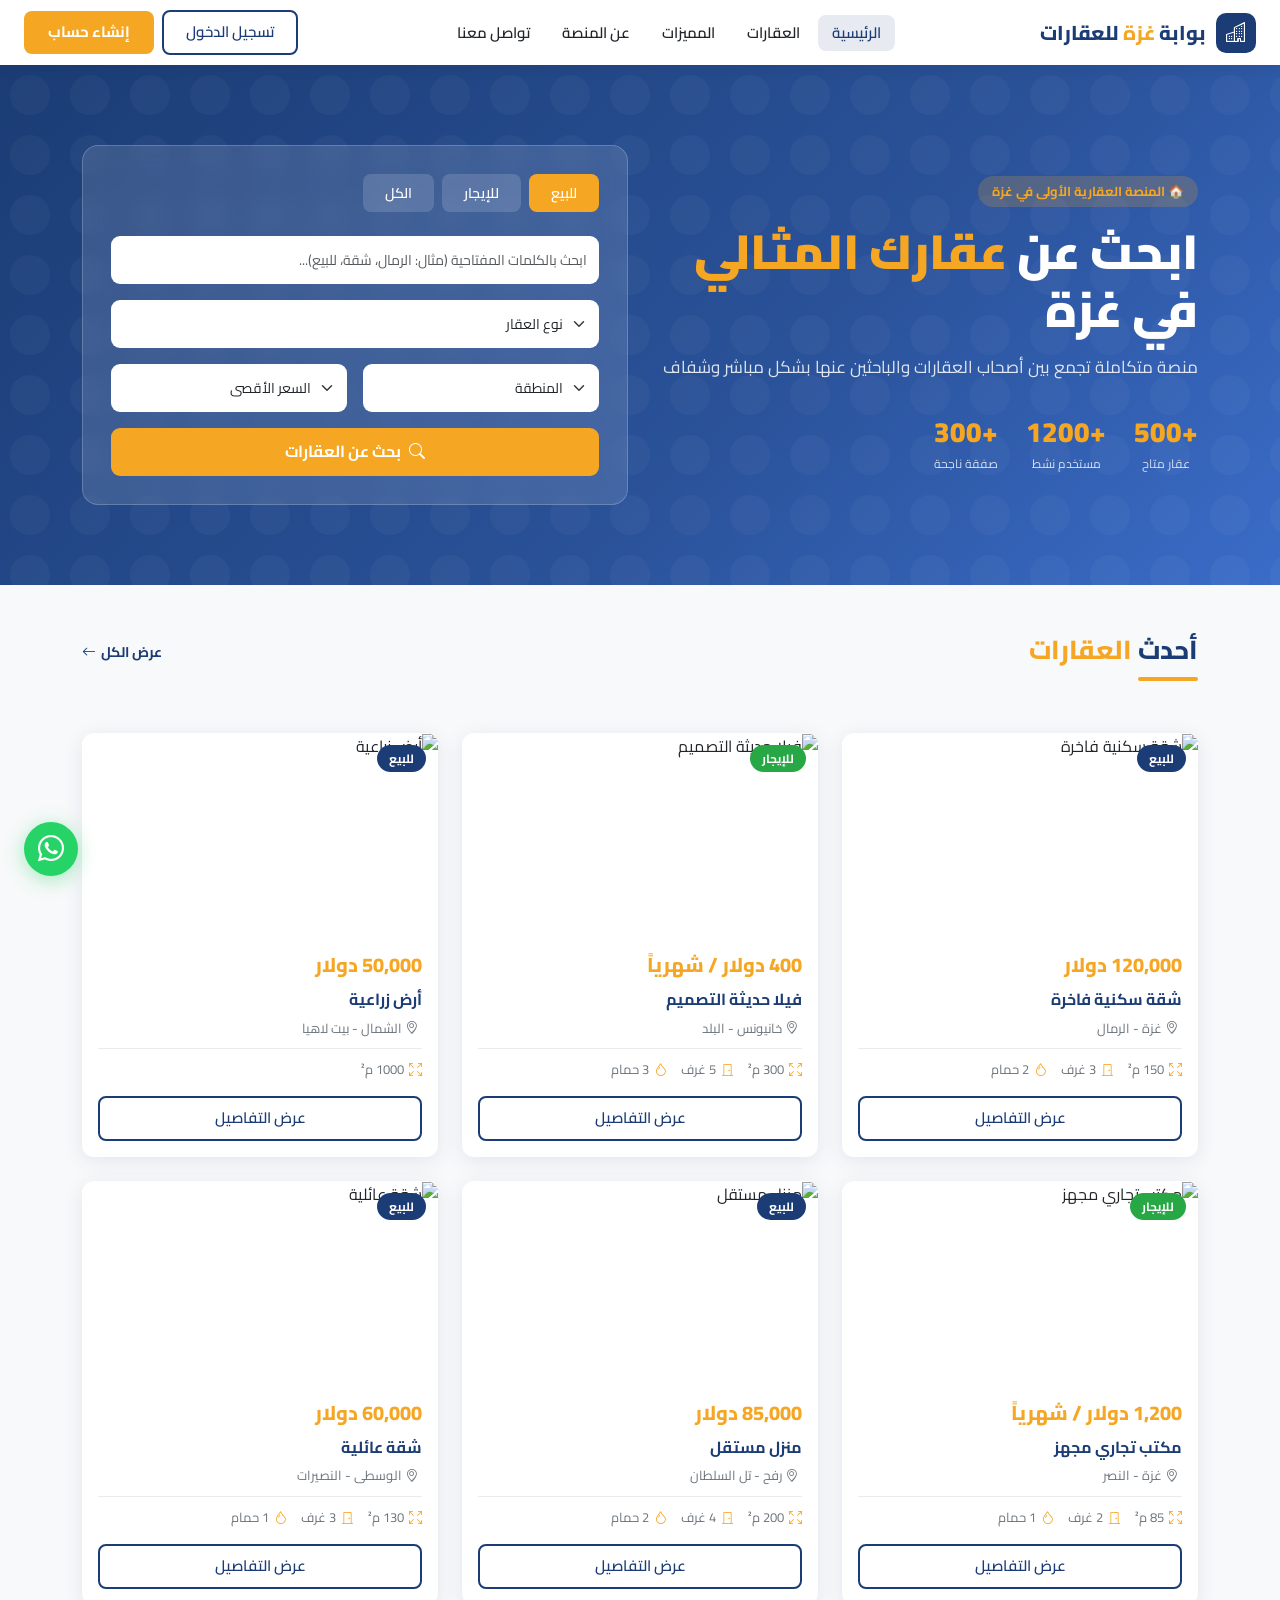
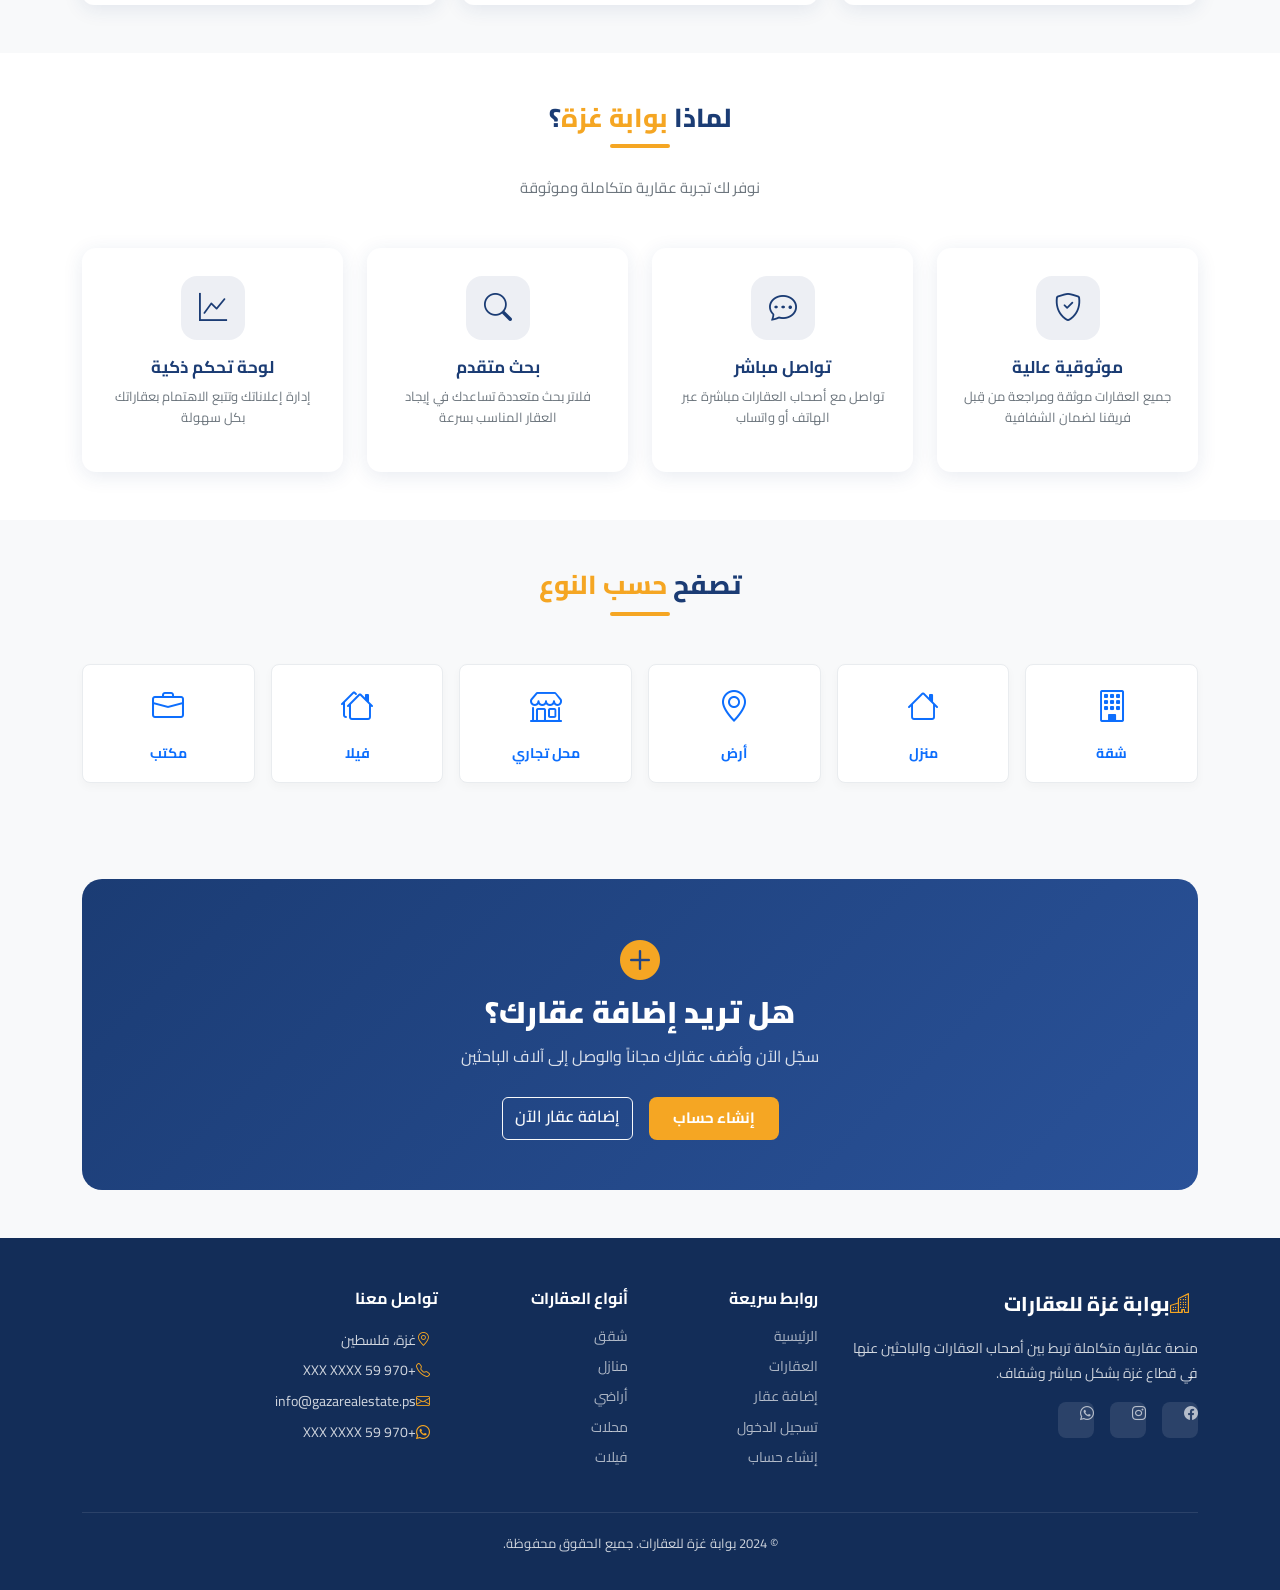
==== index.html @ 9a90d6bf "Add completed Front-End design and layout" ====
<!DOCTYPE html>
<html lang="ar" dir="rtl">

<head>
  <meta charset="UTF-8">
  <meta name="viewport" content="width=device-width, initial-scale=1.0">
  <title>بوابة غزة للعقارات - الرئيسية</title>
  <meta name="description"
    content="بوابة غزة للعقارات - منصتك المتكاملة للبحث عن العقارات في غزة. شقق، منازل، أراضي للبيع والإيجار.">
  <link rel="stylesheet" href="https://cdn.jsdelivr.net/npm/bootstrap@5.3.2/dist/css/bootstrap.min.css">
  <link rel="stylesheet" href="https://cdn.jsdelivr.net/npm/bootstrap-icons@1.11.3/font/bootstrap-icons.min.css">
  <link rel="stylesheet" href="assets/css/main.css">

</head>

<body>
  <!-- NAVBAR -->
  <nav class="main-navbar d-flex align-items-center justify-content-between">
    <a href="index.html" class="navbar-brand text-decoration-none">
      <div class="brand-icon"><i class="bi bi-buildings text-white fs-5"></i></div>
      <span>بوابة <span class="brand-accent">غزة</span> للعقارات</span>
    </a>
    <div class="d-none d-lg-flex align-items-center gap-1">
      <a href="index.html" class="nav-link-custom active">الرئيسية</a>
      <a href="properties.html" class="nav-link-custom">العقارات</a>
      <a href="#features" class="nav-link-custom">المميزات</a>
      <a href="#about" class="nav-link-custom">عن المنصة</a>
      <a href="#contact" class="nav-link-custom">تواصل معنا</a>
    </div>
    <div class="d-flex align-items-center gap-2">
      <a href="login.html" class="btn-outline-primary-custom btn btn-sm">تسجيل الدخول</a>
      <a href="register.html" class="btn-accent btn btn-sm">إنشاء حساب</a>
      <button class="btn d-lg-none" id="mobileMenuBtn"><i class="bi bi-list fs-4 text-primary"></i></button>
    </div>
  </nav>

  <!-- Mobile Menu -->
  <div class="mobile-menu-custom d-lg-none" id="mobileMenu">
    <a href="index.html" class="nav-link-custom d-block mb-2 active">الرئيسية</a>
    <a href="properties.html" class="nav-link-custom d-block mb-2">العقارات</a>
    <a href="#features" class="nav-link-custom d-block mb-2">المميزات</a>
    <a href="login.html" class="nav-link-custom d-block mb-2">تسجيل الدخول</a>
  </div>

  <!-- HERO -->
  <section class="hero-section">
    <div class="container">
      <div class="row align-items-center g-4">
        <div class="col-lg-6 hero-content">
          <div class="d-flex align-items-center gap-2 mb-3">
            <span class="hero-badge">🏠 المنصة العقارية الأولى في غزة</span>
          </div>
          <h1>ابحث عن <span>عقارك المثالي</span> في غزة</h1>
          <p>منصة متكاملة تجمع بين أصحاب العقارات والباحثين عنها بشكل مباشر وشفاف</p>
          <div class="hero-stats">
            <div class="hero-stat">
              <div class="num">+500</div>
              <div class="lbl">عقار متاح</div>
            </div>
            <div class="hero-stat">
              <div class="num">+1200</div>
              <div class="lbl">مستخدم نشط</div>
            </div>
            <div class="hero-stat">
              <div class="num">+300</div>
              <div class="lbl">صفقة ناجحة</div>
            </div>
          </div>
        </div>
        <div class="col-lg-6">
          <div class="hero-search-box">
            <div class="search-tabs d-flex gap-2 mb-4">
              <button class="tab-btn active" data-type="buy">للبيع</button>
              <button class="tab-btn" data-type="rent">للإيجار</button>
              <button class="tab-btn" data-type="all">الكل</button>
            </div>
            <form class="hero-search-form" id="heroSearchForm" action="properties.html" method="get">
              <div class="row g-3">
                <div class="col-12">
                  <input type="text" class="form-control" id="heroSearchInput" name="search"
                    placeholder="ابحث بالكلمات المفتاحية (مثال: الرمال، شقة، للبيع)...">
                </div>
                <div class="col-12">
                  <select name="type" class="form-select" id="propTypeSelect">
                    <option value="">نوع العقار</option>
                    <option>شقة</option>
                    <option>منزل</option>
                    <option>أرض</option>
                    <option>محل تجاري</option>
                    <option>مكتب</option>
                    <option>فيلا</option>
                  </select>
                </div>
                <div class="col-6">
                  <select name="area" class="form-select">
                    <option value="">المنطقة</option>
                    <option>الشمال</option>
                    <option>غزة</option>
                    <option>الوسطى</option>
                    <option>خانيونس</option>
                    <option>رفح</option>
                  </select>
                </div>
                <div class="col-6">
                  <select name="price" class="form-select">
                    <option value="">السعر الأقصى</option>
                    <option>50,000 ₪</option>
                    <option>100,000 ₪</option>
                    <option>200,000 ₪</option>
                    <option>500,000 ₪</option>
                    <option>+1,000,000 ₪</option>
                  </select>
                </div>
                <div class="col-12">
                  <button type="submit" class="btn-accent w-100 justify-content-center btn-search-hero">
                    <i class="bi bi-search"></i> بحث عن العقارات
                  </button>
                </div>
              </div>
            </form>
          </div>
        </div>
      </div>
    </div>
  </section>

  <!-- FEATURED PROPERTIES -->
  <section class="py-5">
    <div class="container">
      <div class="d-flex justify-content-between align-items-start mb-4">
        <div>
          <h2 class="section-title">أحدث <span>العقارات</span></h2>
          <div class="section-divider"></div>
        </div>
        <a href="properties.html" class="view-all-link mt-2">عرض الكل <i class="bi bi-arrow-left"></i></a>
      </div>
      <div class="row g-4" id="featuredProperties">
        <!-- Cards injected by JS -->
      </div>
    </div>
  </section>

  <!-- FEATURES -->
  <section id="features" class="py-5 bg-white">
    <div class="container">
      <div class="text-center mb-5">
        <h2 class="section-title">لماذا <span>بوابة غزة</span>؟</h2>
        <div class="section-divider mx-auto"></div>
        <p class="section-subtitle">نوفر لك تجربة عقارية متكاملة وموثوقة</p>
      </div>
      <div class="row g-4">
        <div class="col-md-6 col-lg-3">
          <div class="feature-card">
            <div class="feature-icon"><i class="bi bi-shield-check"></i></div>
            <h5>موثوقية عالية</h5>
            <p>جميع العقارات موثقة ومراجعة من قِبل فريقنا لضمان الشفافية</p>
          </div>
        </div>
        <div class="col-md-6 col-lg-3">
          <div class="feature-card">
            <div class="feature-icon"><i class="bi bi-chat-dots"></i></div>
            <h5>تواصل مباشر</h5>
            <p>تواصل مع أصحاب العقارات مباشرة عبر الهاتف أو واتساب</p>
          </div>
        </div>
        <div class="col-md-6 col-lg-3">
          <div class="feature-card">
            <div class="feature-icon"><i class="bi bi-search"></i></div>
            <h5>بحث متقدم</h5>
            <p>فلاتر بحث متعددة تساعدك في إيجاد العقار المناسب بسرعة</p>
          </div>
        </div>
        <div class="col-md-6 col-lg-3">
          <div class="feature-card">
            <div class="feature-icon"><i class="bi bi-graph-up"></i></div>
            <h5>لوحة تحكم ذكية</h5>
            <p>إدارة إعلاناتك وتتبع الاهتمام بعقاراتك بكل سهولة</p>
          </div>
        </div>
      </div>
    </div>
  </section>

  <!-- PROPERTY TYPES -->
  <section class="py-5">
    <div class="container">
      <div class="text-center mb-5">
        <h2 class="section-title">تصفح <span>حسب النوع</span></h2>
        <div class="section-divider mx-auto"></div>
      </div>
      <div class="row g-3">
        <div class="col-6 col-md-4 col-lg-2">
          <a href="properties.html?type=شقة" class="d-block text-center p-3 rounded-3 text-decoration-none type-card">
            <i class="bi bi-building fs-2 d-block mb-2 text-primary"></i>
            <span class="fw-bold text-14 text-primary">شقة</span>
          </a>
        </div>
        <div class="col-6 col-md-4 col-lg-2">
          <a href="properties.html?type=منزل" class="d-block text-center p-3 rounded-3 text-decoration-none type-card">
            <i class="bi bi-house fs-2 d-block mb-2 text-primary"></i>
            <span class="fw-bold text-14 text-primary">منزل</span>
          </a>
        </div>
        <div class="col-6 col-md-4 col-lg-2">
          <a href="properties.html?type=أرض" class="d-block text-center p-3 rounded-3 text-decoration-none type-card">
            <i class="bi bi-geo-alt fs-2 d-block mb-2 text-primary"></i>
            <span class="fw-bold text-14 text-primary">أرض</span>
          </a>
        </div>
        <div class="col-6 col-md-4 col-lg-2">
          <a href="properties.html?type=محل" class="d-block text-center p-3 rounded-3 text-decoration-none type-card">
            <i class="bi bi-shop fs-2 d-block mb-2 text-primary"></i>
            <span class="fw-bold text-14 text-primary">محل تجاري</span>
          </a>
        </div>
        <div class="col-6 col-md-4 col-lg-2">
          <a href="properties.html?type=فيلا" class="d-block text-center p-3 rounded-3 text-decoration-none type-card">
            <i class="bi bi-houses fs-2 d-block mb-2 text-primary"></i>
            <span class="fw-bold text-14 text-primary">فيلا</span>
          </a>
        </div>
        <div class="col-6 col-md-4 col-lg-2">
          <a href="properties.html?type=مكتب" class="d-block text-center p-3 rounded-3 text-decoration-none type-card">
            <i class="bi bi-briefcase fs-2 d-block mb-2 text-primary"></i>
            <span class="fw-bold text-14 text-primary">مكتب</span>
          </a>
        </div>
      </div>
    </div>
  </section>

  <!-- CTA -->
  <section class="py-5">
    <div class="container">
      <div class="cta-section">
        <i class="bi bi-plus-circle-fill fs-1 mb-3 text-accent"></i>
        <h2>هل تريد إضافة عقارك؟</h2>
        <p>سجّل الآن وأضف عقارك مجاناً والوصل إلى آلاف الباحثين</p>
        <div class="d-flex gap-3 justify-content-center flex-wrap">
          <a href="register.html" class="btn-accent btn">إنشاء حساب </a>
          <a href="dashboard/add-property.html" class="btn btn-outline-light font-cairo fw-600">إضافة عقار الآن</a>
        </div>
      </div>
    </div>
  </section>

  <!-- FOOTER -->
  <footer class="footer" id="contact">
    <div class="container">
      <div class="row g-4">
        <div class="col-lg-4">
          <div class="footer-brand mb-3"><i class="bi bi-buildings me-2"></i>بوابة غزة للعقارات</div>
          <p class="text-14 lh-18">منصة عقارية متكاملة تربط بين أصحاب العقارات والباحثين عنها في قطاع غزة بشكل مباشر
            وشفاف.</p>
          <div class="d-flex gap-3 mt-3">
            <a href="#" class="social-icon-box text-decoration-none"><i class="bi bi-facebook"></i></a>
            <a href="#" class="social-icon-box text-decoration-none"><i class="bi bi-instagram"></i></a>
            <a href="#" class="social-icon-box text-decoration-none"><i class="bi bi-whatsapp"></i></a>
          </div>
        </div>
        <div class="col-lg-2 col-6">
          <h6>روابط سريعة</h6>
          <a href="index.html">الرئيسية</a>
          <a href="properties.html">العقارات</a>
          <a href="dashboard/add-property.html">إضافة عقار</a>
          <a href="login.html">تسجيل الدخول</a>
          <a href="register.html">إنشاء حساب</a>
        </div>
        <div class="col-lg-2 col-6">
          <h6>أنواع العقارات</h6>
          <a href="properties.html?type=شقة">شقق</a>
          <a href="properties.html?type=منزل">منازل</a>
          <a href="properties.html?type=أرض">أراضي</a>
          <a href="properties.html?type=محل">محلات</a>
          <a href="properties.html?type=فيلا">فيلات</a>
        </div>
        <div class="col-lg-4">
          <h6>تواصل معنا</h6>
          <div class="text-14 lh-22">
            <div><i class="bi bi-geo-alt me-2 text-accent"></i>غزة، فلسطين</div>
            <div><i class="bi bi-telephone me-2 text-accent"></i>+970 59 XXX XXXX</div>
            <div><i class="bi bi-envelope me-2 text-accent"></i>info@gazarealestate.ps</div>
            <div><i class="bi bi-whatsapp me-2 text-accent"></i>+970 59 XXX XXXX</div>
          </div>
        </div>
      </div>
      <div class="footer-bottom">
        <p>© 2024 بوابة غزة للعقارات. جميع الحقوق محفوظة.</p>
      </div>
    </div>
  </footer>

  <!-- WhatsApp Float -->
  <a href="https://wa.me/97059XXXXXXX" class="whatsapp-float" target="_blank" title="تواصل عبر واتساب">
    <i class="bi bi-whatsapp"></i>
  </a>

  <script src="https://cdn.jsdelivr.net/npm/bootstrap@5.3.2/dist/js/bootstrap.bundle.min.js"></script>
  <script src="assets/js/main.js"></script>
</body>

</html>
---- assets/css/main.css ----
/* ===== Gaza Real Estate Portal - Global Styles ===== */
@import url('https://fonts.googleapis.com/css2?family=Cairo:wght@300;400;500;600;700;800;900&family=Tajawal:wght@300;400;500;700;800&display=swap');

:root {
  --primary: #1B3C74;
  --primary-dark: #132d58;
  --primary-light: #2a5299;
  --accent: #F5A623;
  --accent-dark: #d4891a;
  --accent-light: #ffc04d;
  --success: #28a745;
  --danger: #dc3545;
  --warning: #ffc107;
  --info: #17a2b8;
  --white: #ffffff;
  --light: #f8f9fa;
  --light-gray: #e9ecef;
  --mid-gray: #ced4da;
  --text-dark: #212529;
  --text-muted: #6c757d;
  --sidebar-width: 260px;
  --navbar-height: 65px;
  --card-shadow: 0 4px 20px rgba(27,60,116,0.10);
  --card-radius: 12px;
  --transition: all 0.3s ease;
}

*, *::before, *::after { box-sizing: border-box; margin: 0; padding: 0; }

html { scroll-behavior: smooth; }

body {
  font-family: 'Cairo', 'Tajawal', sans-serif;
  direction: rtl;
  background-color: var(--light);
  color: var(--text-dark);
  line-height: 1.6;
}

/* ===== TYPOGRAPHY ===== */
h1,h2,h3,h4,h5,h6 { font-weight: 700; line-height: 1.3; }
a { text-decoration: none; color: inherit; }
img { max-width: 100%; }

/* ===== UTILITY CLASSES ===== */
.text-accent { color: var(--accent); }
.text-primary-custom { color: var(--primary); }
.bg-primary-custom { background-color: var(--primary); }
.bg-accent { background-color: var(--accent); }

/* ===== BUTTONS ===== */
.btn-accent {
  background: var(--accent);
  color: var(--white);
  border: none;
  padding: 10px 24px;
  border-radius: 8px;
  font-family: 'Cairo', sans-serif;
  font-weight: 700;
  font-size: 15px;
  cursor: pointer;
  transition: var(--transition);
  display: inline-flex;
  align-items: center;
  gap: 8px;
}
.btn-accent:hover { background: var(--accent-dark); transform: translateY(-1px); box-shadow: 0 4px 15px rgba(245,166,35,0.35); color: var(--white); }

.btn-primary-custom {
  background: var(--primary);
  color: var(--white);
  border: none;
  padding: 10px 24px;
  border-radius: 8px;
  font-family: 'Cairo', sans-serif;
  font-weight: 700;
  font-size: 15px;
  cursor: pointer;
  transition: var(--transition);
  display: inline-flex;
  align-items: center;
  gap: 8px;
}
.btn-primary-custom:hover { background: var(--primary-light); transform: translateY(-1px); color: var(--white); }

.btn-outline-primary-custom {
  background: transparent;
  color: var(--primary);
  border: 2px solid var(--primary);
  padding: 9px 22px;
  border-radius: 8px;
  font-family: 'Cairo', sans-serif;
  font-weight: 600;
  font-size: 15px;
  cursor: pointer;
  transition: var(--transition);
}
.btn-outline-primary-custom:hover { background: var(--primary); color: var(--white); }

/* ===== CARDS ===== */
.card-custom {
  background: var(--white);
  border-radius: var(--card-radius);
  box-shadow: var(--card-shadow);
  overflow: hidden;
  transition: var(--transition);
}
.card-custom:hover { transform: translateY(-3px); box-shadow: 0 8px 30px rgba(27,60,116,0.15); }

/* ===== PROPERTY CARD ===== */
.property-card { background: var(--white); border-radius: var(--card-radius); box-shadow: var(--card-shadow); overflow: hidden; transition: var(--transition); }
.property-card:hover { transform: translateY(-4px); box-shadow: 0 10px 35px rgba(27,60,116,0.18); }
.property-card .card-img-wrapper { position: relative; height: 200px; overflow: hidden; }
.property-card .card-img-wrapper img { width: 100%; height: 100%; object-fit: cover; transition: transform 0.4s ease; }
.property-card:hover .card-img-wrapper img { transform: scale(1.05); }
.property-card .badge-status {
  position: absolute;
  top: 12px;
  right: 12px;
  padding: 4px 12px;
  border-radius: 20px;
  font-size: 12px;
  font-weight: 700;
}
.badge-for-sale { background: var(--primary); color: var(--white); }
.badge-for-rent { background: var(--success); color: var(--white); }
.badge-sold { background: var(--danger); color: var(--white); }
.property-card .card-body { padding: 16px; }
.property-card .price { font-size: 20px; font-weight: 800; color: var(--accent); }
.property-card .location { font-size: 13px; color: var(--text-muted); margin: 4px 0 10px; }
.property-card .features { display: flex; gap: 14px; font-size: 13px; color: var(--text-muted); padding-top: 10px; border-top: 1px solid var(--light-gray); }
.property-card .features span { display: flex; align-items: center; gap: 5px; }

/* ===== MAIN NAVBAR ===== */
.main-navbar {
  background: var(--white);
  height: var(--navbar-height);
  box-shadow: 0 2px 15px rgba(0,0,0,0.08);
  position: sticky;
  top: 0;
  z-index: 1000;
  padding: 0 24px;
}
.main-navbar .navbar-brand { font-weight: 800; font-size: 20px; color: var(--primary); display: flex; align-items: center; gap: 10px; }
.main-navbar .navbar-brand .brand-icon { width: 40px; height: 40px; background: var(--primary); border-radius: 10px; display: flex; align-items: center; justify-content: center; }
.main-navbar .brand-accent { color: var(--accent); }
.main-navbar .nav-link-custom { color: var(--text-dark); font-weight: 600; padding: 6px 14px; border-radius: 8px; transition: var(--transition); font-size: 15px; }
.main-navbar .nav-link-custom:hover { color: var(--primary); background: rgba(27,60,116,0.07); }
.main-navbar .nav-link-custom.active { color: var(--primary); background: rgba(27,60,116,0.1); }

/* ===== SIDEBAR ===== */
.sidebar {
  width: var(--sidebar-width);
  background: var(--primary);
  min-height: 100vh;
  position: fixed;
  right: 0;
  top: 0;
  z-index: 900;
  display: flex;
  flex-direction: column;
  transition: var(--transition);
  box-shadow: -4px 0 20px rgba(0,0,0,0.15);
}
.sidebar .sidebar-logo {
  padding: 20px 22px;
  border-bottom: 1px solid rgba(255,255,255,0.1);
  display: flex;
  align-items: center;
  gap: 12px;
  color: var(--white);
  font-weight: 800;
  font-size: 16px;
}
.sidebar .sidebar-logo .logo-icon { width: 42px; height: 42px; background: var(--accent); border-radius: 10px; display: flex; align-items: center; justify-content: center; }
.sidebar .sidebar-logo .logo-text small { display: block; font-weight: 400; font-size: 11px; color: rgba(255,255,255,0.6); }
.sidebar .sidebar-nav { flex: 1; padding: 16px 12px; overflow-y: auto; }
.sidebar .nav-section-title { font-size: 11px; font-weight: 700; color: rgba(255,255,255,0.45); letter-spacing: 1px; text-transform: uppercase; padding: 14px 12px 6px; }
.sidebar .sidebar-link {
  display: flex;
  align-items: center;
  gap: 12px;
  padding: 11px 14px;
  border-radius: 10px;
  color: rgba(255,255,255,0.75);
  font-weight: 600;
  font-size: 14px;
  margin-bottom: 3px;
  transition: var(--transition);
  cursor: pointer;
}
.sidebar .sidebar-link i { font-size: 18px; width: 22px; text-align: center; }
.sidebar .sidebar-link:hover { background: rgba(255,255,255,0.1); color: var(--white); }
.sidebar .sidebar-link.active { background: var(--accent); color: var(--white); box-shadow: 0 4px 12px rgba(245,166,35,0.3); }
.sidebar .sidebar-footer { padding: 16px 12px; border-top: 1px solid rgba(255,255,255,0.1); }
.sidebar .sidebar-user { display: flex; align-items: center; gap: 12px; padding: 10px 12px; border-radius: 10px; color: rgba(255,255,255,0.85); }
.sidebar .sidebar-user img { width: 38px; height: 38px; border-radius: 50%; object-fit: cover; border: 2px solid var(--accent); }
.sidebar .sidebar-user .user-info small { display: block; font-size: 11px; color: rgba(255,255,255,0.5); }

/* ===== DASHBOARD LAYOUT ===== */
.dashboard-layout { display: flex; min-height: 100vh; }
.dashboard-content { margin-right: var(--sidebar-width); flex: 1; padding: 28px; background: #f0f4f8; min-height: 100vh; }
.dashboard-header { margin-bottom: 28px; display: flex; justify-content: space-between; align-items: center; }
.dashboard-header h1 { font-size: 24px; font-weight: 800; color: var(--primary); }
.dashboard-header p { color: var(--text-muted); font-size: 14px; margin-top: 4px; }

/* ===== STAT CARDS ===== */
.stat-card {
  background: var(--white);
  border-radius: var(--card-radius);
  padding: 22px;
  box-shadow: var(--card-shadow);
  display: flex;
  align-items: center;
  gap: 16px;
  transition: var(--transition);
}
.stat-card:hover { transform: translateY(-2px); box-shadow: 0 8px 25px rgba(27,60,116,0.13); }
.stat-card .stat-icon { width: 54px; height: 54px; border-radius: 12px; display: flex; align-items: center; justify-content: center; font-size: 24px; flex-shrink: 0; }
.stat-card .stat-value { font-size: 28px; font-weight: 800; color: var(--primary); line-height: 1; }
.stat-card .stat-label { font-size: 13px; color: var(--text-muted); margin-top: 4px; }
.stat-card .stat-change { font-size: 12px; font-weight: 600; margin-top: 6px; }
.stat-icon-blue { background: rgba(27,60,116,0.1); color: var(--primary); }
.stat-icon-accent { background: rgba(245,166,35,0.15); color: var(--accent-dark); }
.stat-icon-green { background: rgba(40,167,69,0.12); color: var(--success); }
.stat-icon-red { background: rgba(220,53,69,0.12); color: var(--danger); }

/* ===== FORM STYLES ===== */
.form-group-custom { margin-bottom: 20px; }
.form-label-custom { display: block; font-weight: 600; font-size: 14px; color: var(--text-dark); margin-bottom: 8px; }
.form-control-custom {
  width: 100%;
  padding: 11px 14px;
  border: 2px solid var(--light-gray);
  border-radius: 9px;
  font-family: 'Cairo', sans-serif;
  font-size: 14px;
  color: var(--text-dark);
  background: var(--white);
  transition: var(--transition);
  direction: rtl;
}
.form-control-custom:focus { outline: none; border-color: var(--primary); box-shadow: 0 0 0 3px rgba(27,60,116,0.1); }
.form-select-custom { appearance: none; background-image: url("data:image/svg+xml,%3csvg xmlns='http://www.w3.org/2000/svg' viewBox='0 0 16 16'%3e%3cpath fill='none' stroke='%23343a40' stroke-linecap='round' stroke-linejoin='round' stroke-width='2' d='m2 5 6 6 6-6'/%3e%3c/svg%3e"); background-repeat: no-repeat; background-position: left 12px center; background-size: 14px; padding-left: 36px; }
textarea.form-control-custom { resize: vertical; min-height: 120px; }

/* ===== TABLE ===== */
.table-custom { width: 100%; border-collapse: collapse; background: var(--white); border-radius: var(--card-radius); overflow: hidden; box-shadow: var(--card-shadow); }
.table-custom thead th { background: var(--primary); color: var(--white); padding: 14px 16px; font-size: 13px; font-weight: 700; text-align: right; white-space: nowrap; }
.table-custom tbody td { padding: 13px 16px; border-bottom: 1px solid var(--light-gray); font-size: 13px; vertical-align: middle; }
.table-custom tbody tr:last-child td { border-bottom: none; }
.table-custom tbody tr:hover { background: #f8f9ff; }

/* ===== BADGES ===== */
.badge-custom { display: inline-flex; align-items: center; padding: 4px 11px; border-radius: 20px; font-size: 12px; font-weight: 700; }
.badge-success { background: rgba(40,167,69,0.12); color: #1e7e34; }
.badge-danger { background: rgba(220,53,69,0.12); color: #b21f2d; }
.badge-warning { background: rgba(255,193,7,0.15); color: #856404; }
.badge-info { background: rgba(23,162,184,0.12); color: #117a8b; }
.badge-primary-soft { background: rgba(27,60,116,0.1); color: var(--primary); }

/* ===== SEARCH BAR ===== */
.search-bar-wrap { position: relative; }
.search-bar-wrap input { width: 100%; padding: 14px 52px 14px 20px; border: none; border-radius: 12px; font-family: 'Cairo', sans-serif; font-size: 15px; box-shadow: 0 4px 20px rgba(0,0,0,0.1); }
.search-bar-wrap input:focus { outline: none; box-shadow: 0 4px 25px rgba(27,60,116,0.2); }
.search-bar-wrap .search-icon { position: absolute; right: 16px; top: 50%; transform: translateY(-50%); color: var(--primary); font-size: 20px; }

/* ===== HERO SECTION ===== */
.hero-section {
  background: linear-gradient(135deg, var(--primary) 0%, var(--primary-light) 60%, #3a6cc8 100%);
  min-height: 520px;
  display: flex;
  align-items: center;
  position: relative;
  overflow: hidden;
}
.hero-section::before {
  content: '';
  position: absolute;
  inset: 0;
  background: url("data:image/svg+xml,%3Csvg width='60' height='60' viewBox='0 0 60 60' xmlns='http://www.w3.org/2000/svg'%3E%3Cg fill='none' fill-rule='evenodd'%3E%3Cg fill='%23ffffff' fill-opacity='0.03'%3E%3Ccircle cx='30' cy='30' r='20'/%3E%3C/g%3E%3C/g%3E%3C/svg%3E");
}
.hero-section .hero-content { position: relative; z-index: 2; }
.hero-section h1 { font-size: clamp(28px, 4vw, 48px); font-weight: 900; color: var(--white); line-height: 1.2; }
.hero-section h1 span { color: var(--accent); }
.hero-section p { color: rgba(255,255,255,0.85); font-size: 17px; margin: 16px 0 28px; }

/* ===== FILTER BAR ===== */
.filter-bar { background: var(--white); padding: 18px 20px; border-radius: 12px; box-shadow: var(--card-shadow); margin-bottom: 24px; }

/* ===== IMAGE UPLOAD ===== */
.upload-zone { border: 2px dashed var(--mid-gray); border-radius: 12px; padding: 36px; text-align: center; cursor: pointer; transition: var(--transition); }
.upload-zone:hover { border-color: var(--primary); background: rgba(27,60,116,0.03); }
.upload-zone .upload-icon { font-size: 40px; color: var(--mid-gray); margin-bottom: 10px; }

/* ===== PAGINATION ===== */
.pagination-custom { display: flex; justify-content: center; gap: 6px; margin-top: 32px; }
.page-btn { width: 38px; height: 38px; display: flex; align-items: center; justify-content: center; border-radius: 8px; border: 2px solid var(--light-gray); background: var(--white); font-family: 'Cairo', sans-serif; font-weight: 600; cursor: pointer; transition: var(--transition); }
.page-btn:hover, .page-btn.active { background: var(--primary); border-color: var(--primary); color: var(--white); }

/* ===== SCROLLBAR ===== */
::-webkit-scrollbar { width: 7px; }
::-webkit-scrollbar-track { background: var(--light); }
::-webkit-scrollbar-thumb { background: var(--mid-gray); border-radius: 4px; }
::-webkit-scrollbar-thumb:hover { background: var(--primary); }

/* ===== NEW ADDITIONS FOR REMAINING PAGES ===== */

/* AUTH PAGES */
.auth-page { background: linear-gradient(135deg, #f0f4f8 0%, #e2eaf4 100%); min-height: 100vh; display: flex; align-items: center; padding: 40px 0; }
.auth-card { background: #fff; border-radius: 20px; box-shadow: 0 15px 40px rgba(27,60,116,0.1); overflow: hidden; max-width: 900px; margin: 0 auto; }
.auth-card.register-card { max-width: 1000px; }
.auth-image { background-size: cover; background-position: center; position: relative; min-height: 100%; }
.auth-image::before { content: ''; position: absolute; inset: 0; background: linear-gradient(135deg, rgba(27,60,116,0.85) 0%, rgba(42,82,153,0.8) 100%); }
.auth-image-content { position: absolute; bottom: 40px; left: 40px; right: 40px; color: #fff; z-index: 2; }
.auth-form-container { padding: 50px; }
.auth-header { text-align: center; margin-bottom: 30px; }
.auth-header .brand-icon { width: 60px; height: 60px; background: var(--primary); border-radius: 14px; display: flex; align-items: center; justify-content: center; margin: 0 auto 16px; }
.auth-header.register-header .brand-icon { background: var(--accent); }
.auth-header h2 { font-size: 24px; font-weight: 800; color: var(--primary); }
.auth-header p { color: var(--text-muted); font-size: 14px; }
.social-login { display: flex; gap: 10px; margin-bottom: 24px; }
.btn-social { flex: 1; display: flex; align-items: center; justify-content: center; gap: 8px; height: 44px; border: 1px solid var(--light-gray); border-radius: 8px; background: #fff; font-family: 'Cairo', sans-serif; font-weight: 600; font-size: 14px; color: var(--text-dark); transition: all .3s; }
.btn-social:hover { background: #f8f9fa; border-color: var(--mid-gray); }
.divider { display: flex; align-items: center; text-align: center; margin: 20px 0; color: var(--text-muted); font-size: 13px; }
.divider::before, .divider::after { content: ''; flex: 1; border-bottom: 1px solid var(--light-gray); }
.divider:not(:empty)::before { margin-left: .25em; }
.divider:not(:empty)::after { margin-right: .25em; }

/* PROPERTY DETAILS */
.property-details-header { background: #fff; padding: 30px 0; border-bottom: 1px solid var(--light-gray); margin-bottom: 30px; }
.property-details-header h1 { font-size: 28px; font-weight: 800; color: var(--primary); margin-bottom: 10px; }
.property-price-large { font-size: 32px; font-weight: 900; color: var(--accent); }
.property-gallery { margin-bottom: 30px; border-radius: var(--card-radius); overflow: hidden; }
.property-gallery .main-img { width: 100%; height: 500px; object-fit: cover; }
.property-gallery .thumb-img { width: 100%; height: 120px; object-fit: cover; cursor: pointer; transition: var(--transition); border-radius: 8px; }
.property-gallery .thumb-img:hover { opacity: 0.8; }
.property-info-card { background: #fff; border-radius: var(--card-radius); padding: 24px; box-shadow: var(--card-shadow); margin-bottom: 24px; }
.property-info-card h4 { font-size: 18px; font-weight: 700; color: var(--primary); margin-bottom: 20px; border-bottom: 2px solid var(--light-gray); padding-bottom: 10px; }
.property-features-list { display: grid; grid-template-columns: repeat(auto-fill, minmax(150px, 1fr)); gap: 15px; margin: 0; padding: 0; list-style: none; }
.property-features-list li { display: flex; align-items: center; gap: 10px; font-size: 15px; color: var(--text-dark); }
.property-features-list li i { color: var(--accent); font-size: 20px; }
.contact-owner-card { background: linear-gradient(135deg, var(--primary) 0%, var(--primary-light) 100%); border-radius: var(--card-radius); padding: 30px; color: #fff; text-align: center; position: sticky; top: 100px; }
.contact-owner-card .owner-avatar { width: 80px; height: 80px; border-radius: 50%; border: 3px solid #fff; margin-bottom: 15px; }
.contact-owner-card h5 { font-size: 20px; font-weight: 700; margin-bottom: 5px; }
.contact-owner-card p { opacity: 0.8; font-size: 14px; margin-bottom: 20px; }

/* ERROR PAGES */
.error-page { min-height: 100vh; display: flex; align-items: center; justify-content: center; background: #f8f9fa; text-align: center; padding: 40px 20px; }
.error-page-content { max-width: 500px; }
.error-code { font-size: 120px; font-weight: 900; color: var(--primary); line-height: 1; margin-bottom: 20px; text-shadow: 4px 4px 0px rgba(27,60,116,0.1); }
.error-message { font-size: 24px; font-weight: 700; color: var(--text-dark); margin-bottom: 15px; }
.error-desc { color: var(--text-muted); margin-bottom: 30px; }

/* PUBLIC FOOTER STYLES */
.footer { background: var(--primary-dark); color: rgba(255,255,255,0.8); padding: 50px 0 20px; }
.footer .footer-brand { font-size: 20px; font-weight: 800; color: #fff; }
.footer h6 { color: #fff; font-weight: 700; margin-bottom: 16px; }
.footer a { color: rgba(255,255,255,0.65); display: block; margin-bottom: 8px; font-size: 14px; transition: color .3s; }
.footer a:hover { color: var(--accent); }
.footer-bottom { border-top: 1px solid rgba(255,255,255,0.1); padding-top: 20px; margin-top: 36px; text-align: center; font-size: 13px; }
.whatsapp-float { position: fixed; bottom: 24px; left: 24px; z-index: 999; width: 54px; height: 54px; background: #25D366; border-radius: 50%; display: flex; align-items: center; justify-content: center; font-size: 26px; color: #fff; box-shadow: 0 4px 20px rgba(37,211,102,0.4); animation: pulse-green 2s infinite; }
@keyframes pulse-green { 0%,100%{box-shadow:0 4px 20px rgba(37,211,102,.4)} 50%{box-shadow:0 4px 30px rgba(37,211,102,.7)} }

/* PAGE HEADER (e.g. Properties Page) */
.page-header { background: linear-gradient(135deg, var(--primary) 0%, var(--primary-light) 100%); padding: 60px 0; color: #fff; text-align: center; }
.page-header h1 { font-size: 36px; font-weight: 800; margin-bottom: 10px; }
.page-header p { font-size: 16px; opacity: 0.85; }

/* MISC DASHBOARD TWEAKS */
.admin-badge { padding: 4px 8px; border-radius: 4px; font-size: 11px; background: rgba(255,255,255,0.2); margin-right: 8px; }
.property-list-img { width: 80px; height: 60px; object-fit: cover; border-radius: 6px; }
.action-btn { width: 32px; height: 32px; display: inline-flex; align-items: center; justify-content: center; border-radius: 6px; border: none; font-size: 14px; cursor: pointer; transition: all .2s; }
.action-btn-view { background: rgba(23,162,184,0.1); color: var(--info); }
.action-btn-view:hover { background: var(--info); color: #fff; }
.action-btn-edit { background: rgba(245,166,35,0.1); color: var(--accent-dark); }
.action-btn-edit:hover { background: var(--accent); color: #fff; }
.action-btn-delete { background: rgba(220,53,69,0.1); color: var(--danger); }
.action-btn-delete:hover { background: var(--danger); color: #fff; }
.action-btn-approve { background: rgba(40,167,69,0.1); color: var(--success); }
.action-btn-approve:hover { background: var(--success); color: #fff; }

/* RESPONSIVE UPDATES */
@media (max-width: 991.98px) {
  .sidebar { transform: translateX(100%); }
  .sidebar.open { transform: translateX(0); }
  .dashboard-content { margin-right: 0; }
  .hero-section { min-height: 380px; }
  .auth-form-container { padding: 40px 30px; }
}
@media (max-width: 767.98px) {
  .dashboard-content { padding: 16px; }
  .stat-card .stat-value { font-size: 22px; }
  .property-card .card-img-wrapper { height: 170px; }
  .hero-section h1 { font-size: 26px; }
  .auth-form-container { padding: 30px 20px; }
  .auth-image { display: none; }
  .property-gallery .main-img { height: 300px; }
}

/* AUTHENTICATION PAGES CSS */
.auth-page { background: linear-gradient(135deg, #f0f4f8 0%, #e2eaf4 100%); min-height: 100vh; display: flex; align-items: center; padding: 40px 0; }
.auth-card { background: #fff; border-radius: 20px; box-shadow: 0 15px 40px rgba(27,60,116,0.1); overflow: hidden; max-width: 1000px; margin: 0 auto; }
.auth-image { position: relative; min-height: 100%; background-position: center; background-size: cover; }
.auth-image::before { content: ''; position: absolute; inset: 0; background: linear-gradient(135deg, rgba(27,60,116,0.85) 0%, rgba(42,82,153,0.8) 100%); }
.auth-image-content { position: absolute; bottom: 40px; left: 40px; right: 40px; color: #fff; z-index: 2; }
.auth-form-container { padding: 50px; }
.auth-header { text-align: center; margin-bottom: 30px; }
.auth-header .brand-icon { width: 60px; height: 60px; border-radius: 14px; display: flex; align-items: center; justify-content: center; margin: 0 auto 16px; background: var(--accent); }
.auth-header h2 { font-size: 24px; font-weight: 800; color: var(--primary); }
.auth-header p { color: var(--text-muted); font-size: 14px; }
.social-login { display: flex; gap: 10px; margin-bottom: 24px; }
.btn-social { flex: 1; display: flex; align-items: center; justify-content: center; gap: 8px; height: 44px; border: 1px solid var(--light-gray); border-radius: 8px; background: #fff; font-family: 'Cairo', sans-serif; font-weight: 600; font-size: 14px; color: var(--text-dark); transition: all .3s; }
.btn-social:hover { background: #f8f9fa; border-color: var(--mid-gray); }
.divider { display: flex; align-items: center; text-align: center; margin: 20px 0; color: var(--text-muted); font-size: 13px; }
.divider::before, .divider::after { content: ''; flex: 1; border-bottom: 1px solid var(--light-gray); }
.divider:not(:empty)::before { margin-left: .25em; }
.divider:not(:empty)::after { margin-right: .25em; }

/* HOMEPAGE SPECIFIC CSS */
.hero-search-box { background: rgba(255,255,255,0.12); backdrop-filter: blur(12px); border-radius: 16px; padding: 28px; border: 1px solid rgba(255,255,255,0.2); }
.search-tabs .tab-btn { background: rgba(255,255,255,0.15); color: #fff; border: none; padding: 8px 22px; border-radius: 8px; font-family: 'Cairo',sans-serif; font-weight: 600; font-size: 14px; cursor: pointer; transition: all .3s; }
.search-tabs .tab-btn.active { background: var(--accent); color: #fff; }
.search-tabs .tab-btn:hover:not(.active) { background: rgba(255,255,255,0.25); }
.hero-search-form .form-select, .hero-search-form .form-control { height: 48px; border-radius: 9px; border: none; font-family: 'Cairo',sans-serif; font-size: 14px; }
.hero-stats { display: flex; gap: 28px; margin-top: 28px; }
.hero-stat { text-align: center; color: #fff; }
.hero-stat .num { font-size: 28px; font-weight: 900; color: var(--accent); }
.hero-stat .lbl { font-size: 12px; opacity: .8; }
.section-title { font-size: 26px; font-weight: 800; color: var(--primary); }
.section-title span { color: var(--accent); }
.section-subtitle { color: var(--text-muted); font-size: 15px; margin-top: 6px; }
.section-divider { width: 60px; height: 4px; background: var(--accent); border-radius: 2px; margin: 10px 0 28px; }
.feature-card { background: #fff; border-radius: 14px; padding: 28px 22px; text-align: center; box-shadow: var(--card-shadow); transition: var(--transition); }
.feature-card:hover { transform: translateY(-5px); box-shadow: 0 12px 35px rgba(27,60,116,0.14); }
.feature-icon { width: 64px; height: 64px; border-radius: 16px; background: rgba(27,60,116,0.08); display: inline-flex; align-items: center; justify-content: center; font-size: 28px; color: var(--primary); margin-bottom: 16px; }
.feature-card h5 { font-weight: 700; color: var(--primary); font-size: 17px; margin-bottom: 8px; }
.feature-card p { font-size: 13px; color: var(--text-muted); }
.cta-section { background: linear-gradient(135deg, var(--primary) 0%, var(--primary-light) 100%); border-radius: 20px; padding: 50px 40px; color: #fff; text-align: center; }
.cta-section h2 { font-size: 30px; font-weight: 900; }
.cta-section p { opacity: .85; margin: 12px 0 28px; font-size: 16px; }
.view-all-link { color: var(--primary); font-weight: 700; font-size: 14px; display: inline-flex; align-items: center; gap: 5px; }
.view-all-link:hover { color: var(--accent); }

/* REUSABLE CLASSES FOR INLINE STYLE REPLACEMENT */
.mobile-menu-custom { display:none!important; background:#fff; padding:16px; box-shadow:0 4px 20px rgba(0,0,0,.1); }
.border-top-light { border-top:1px solid var(--light-gray); }
.pt-24 { padding-top:24px; }
.font-cairo { font-family:'Cairo',sans-serif; }
.fw-600 { font-weight:600; }
.text-14 { font-size:14px; }
.lh-18 { line-height:1.8; }
.lh-22 { line-height:2.2; }
.social-icon-box { width:36px; height:36px; background:rgba(255,255,255,.1); border-radius:8px; display:flex; align-items:center; justify-content:center; color: #fff; }
.social-icon-box:hover { background:rgba(255,255,255,.2); color: #fff; }
.whatsapp-btn { background:#25D366; color:#fff; font-weight:700; height:48px; display:flex; align-items:center; justify-content:center; gap:8px; transition:all .3s; }
.whatsapp-btn:hover { background:#20b858; color:#fff; }
.call-btn { background:#fff; font-weight:700; height:48px; display:flex; align-items:center; justify-content:center; gap:8px; color:var(--primary); border: 1px solid var(--light-gray); transition:all .3s; }
.call-btn:hover { background:#f8f9fa; }
.avatar-40 { width:40px; height:40px; border-radius:50%; }
.avatar-50 { width:50px; height:50px; border-radius:50%; }
.img-60-60 { width:60px; height:60px; object-fit:cover; border-radius:8px; }
.img-80-60 { width:80px; height:60px; object-fit:cover; border-radius:8px; }
.modal-content-custom { border-radius:16px; border:none; box-shadow:0 15px 40px rgba(0,0,0,0.2); }
.card-shadow { box-shadow:var(--card-shadow); }
.alert-warning-custom { border-radius:12px; border:none; background:rgba(245,166,35,0.15); color:var(--accent-dark); font-weight:600; }
.section-header-custom { font-weight:800; border-bottom:2px solid var(--light-gray); padding-bottom:10px; }
.img-120 { width:120px; height:120px; object-fit:cover; border-radius:8px; }
.btn-delete-img { border-radius:50%; width:24px; height:24px; padding:0; display:flex; align-items:center; justify-content:center; }
.btn-submit-custom { height:48px; min-width:180px; justify-content:center; }
.btn-cancel-custom { height:48px; display:flex; align-items:center; font-family:'Cairo', sans-serif; font-weight:600; }
.bg-primary-dark { background: var(--primary-dark); }
.stat-icon-primary-soft { background:rgba(27,60,116,0.1); color:var(--primary); }
.list-item-custom { background:#f8f9fa; border-radius:8px; }
.max-w-300 { max-width: 300px; }
.border-bottom-light { border-bottom:1px solid var(--light-gray); }
.modal-list-item { background:#fff; border-radius:12px; box-shadow:var(--card-shadow); }
.img-80-80 { width:80px; height:80px; object-fit:cover; }
.btn-error-return { height: 54px; font-size: 16px; }
.btn-error-login { height: 54px; font-size: 16px; font-family: 'Cairo', sans-serif; font-weight: 700; }
.text-shadow-danger { text-shadow: 4px 4px 0px rgba(220,53,69,0.1); }

.type-card {
  background: var(--white);
  border: 1px solid var(--light-gray);
  box-shadow: 0 4px 10px rgba(0,0,0,0.03);
  transition: var(--transition);
}
.type-card:hover {
  transform: translateY(-5px);
  box-shadow: var(--card-shadow);
  border-color: var(--accent);
  background: var(--white);
}

.forgot-password-link { font-size: 13px; font-weight: 600; color: var(--accent); }
.remember-me-label { font-size: 14px; color: var(--text-muted); cursor: pointer; }
.btn-auth-submit { height: 48px; font-size: 16px; }
.facebook-icon { color: #1877F2; font-size: 18px; }
.auth-footer-text { font-size: 14px; color: var(--text-muted); }
.auth-image-content { direction: rtl; }
.terms-label { font-size: 13px; color: var(--text-muted); cursor: pointer; }

/* Inlines Clean-Up */
.hero-badge {
  background: rgba(245, 166, 35, 0.2);
  color: var(--accent);
  padding: 5px 14px;
  border-radius: 20px;
  font-size: 13px;
  font-weight: 700;
}
.btn-search-hero {
  height: 48px;
  font-size: 16px;
  border-radius: 9px;
}
.footer-brand i {
  color: var(--accent) !important;
}
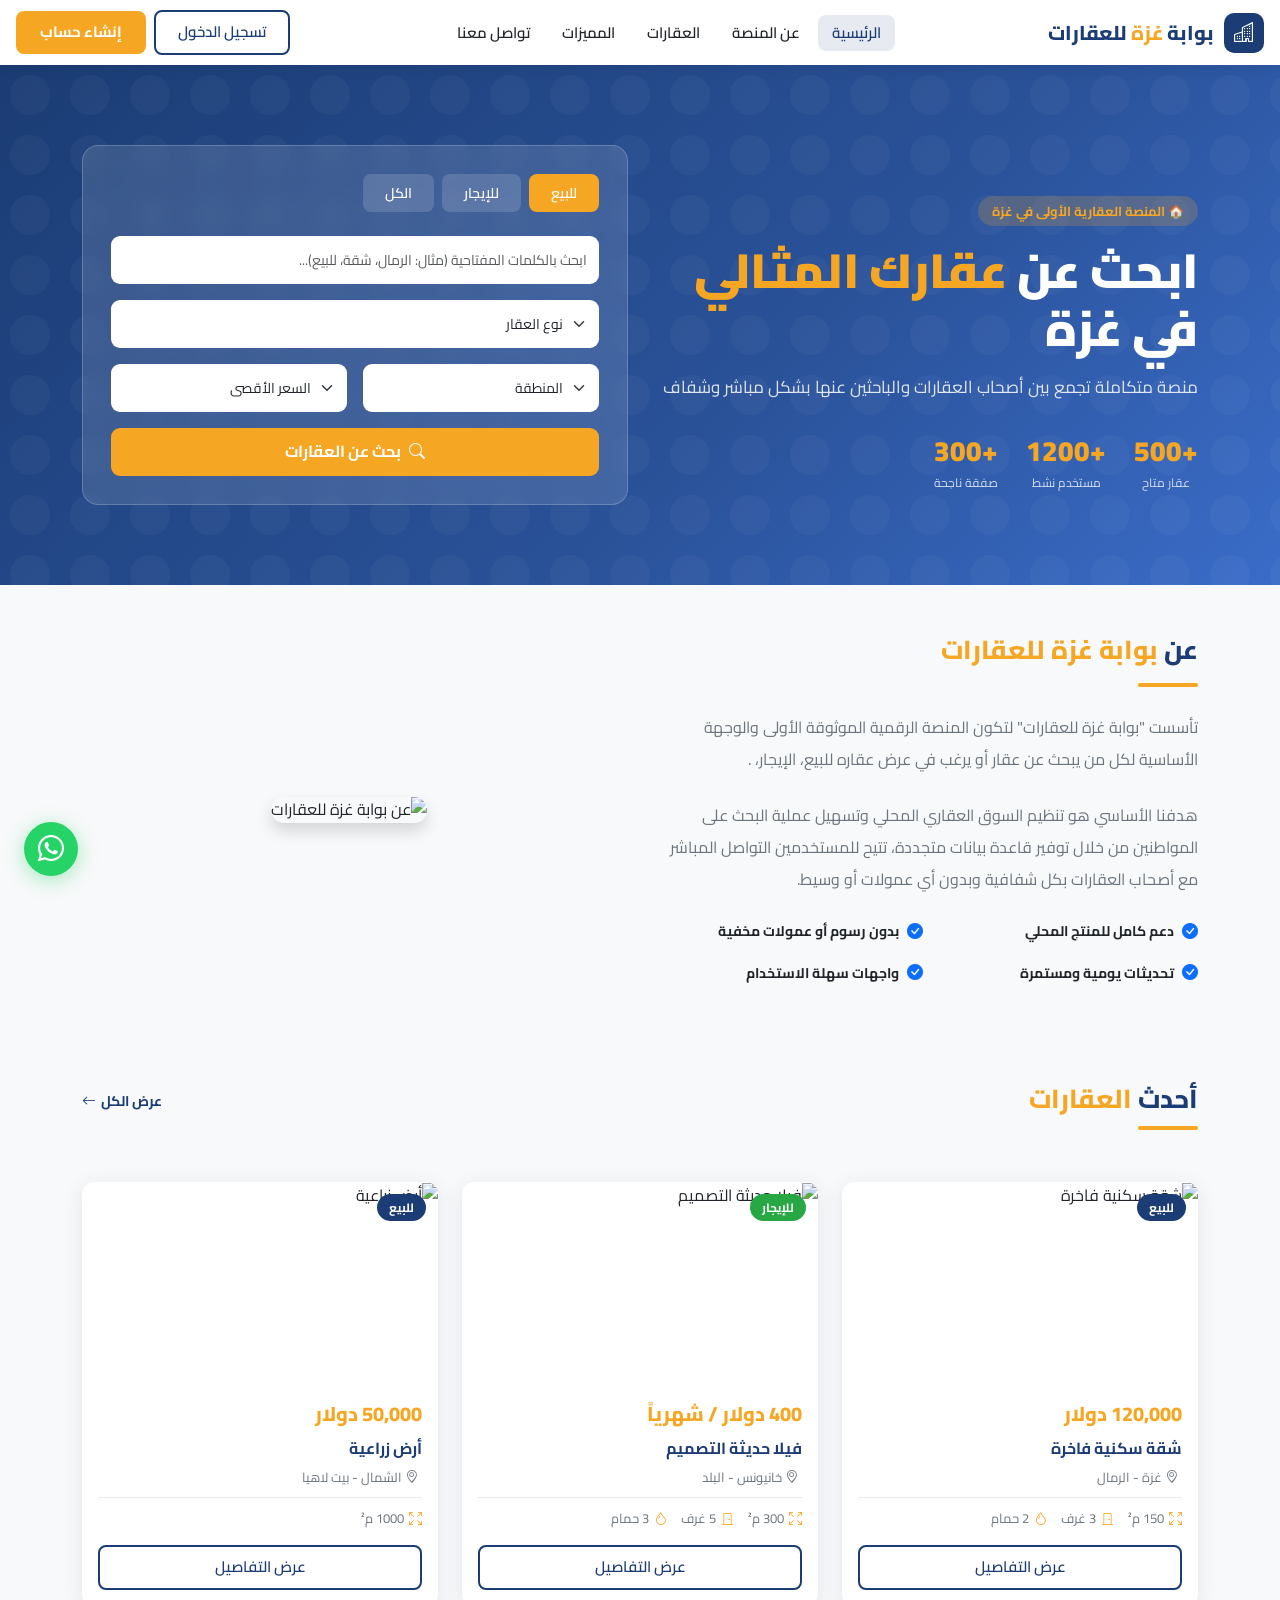
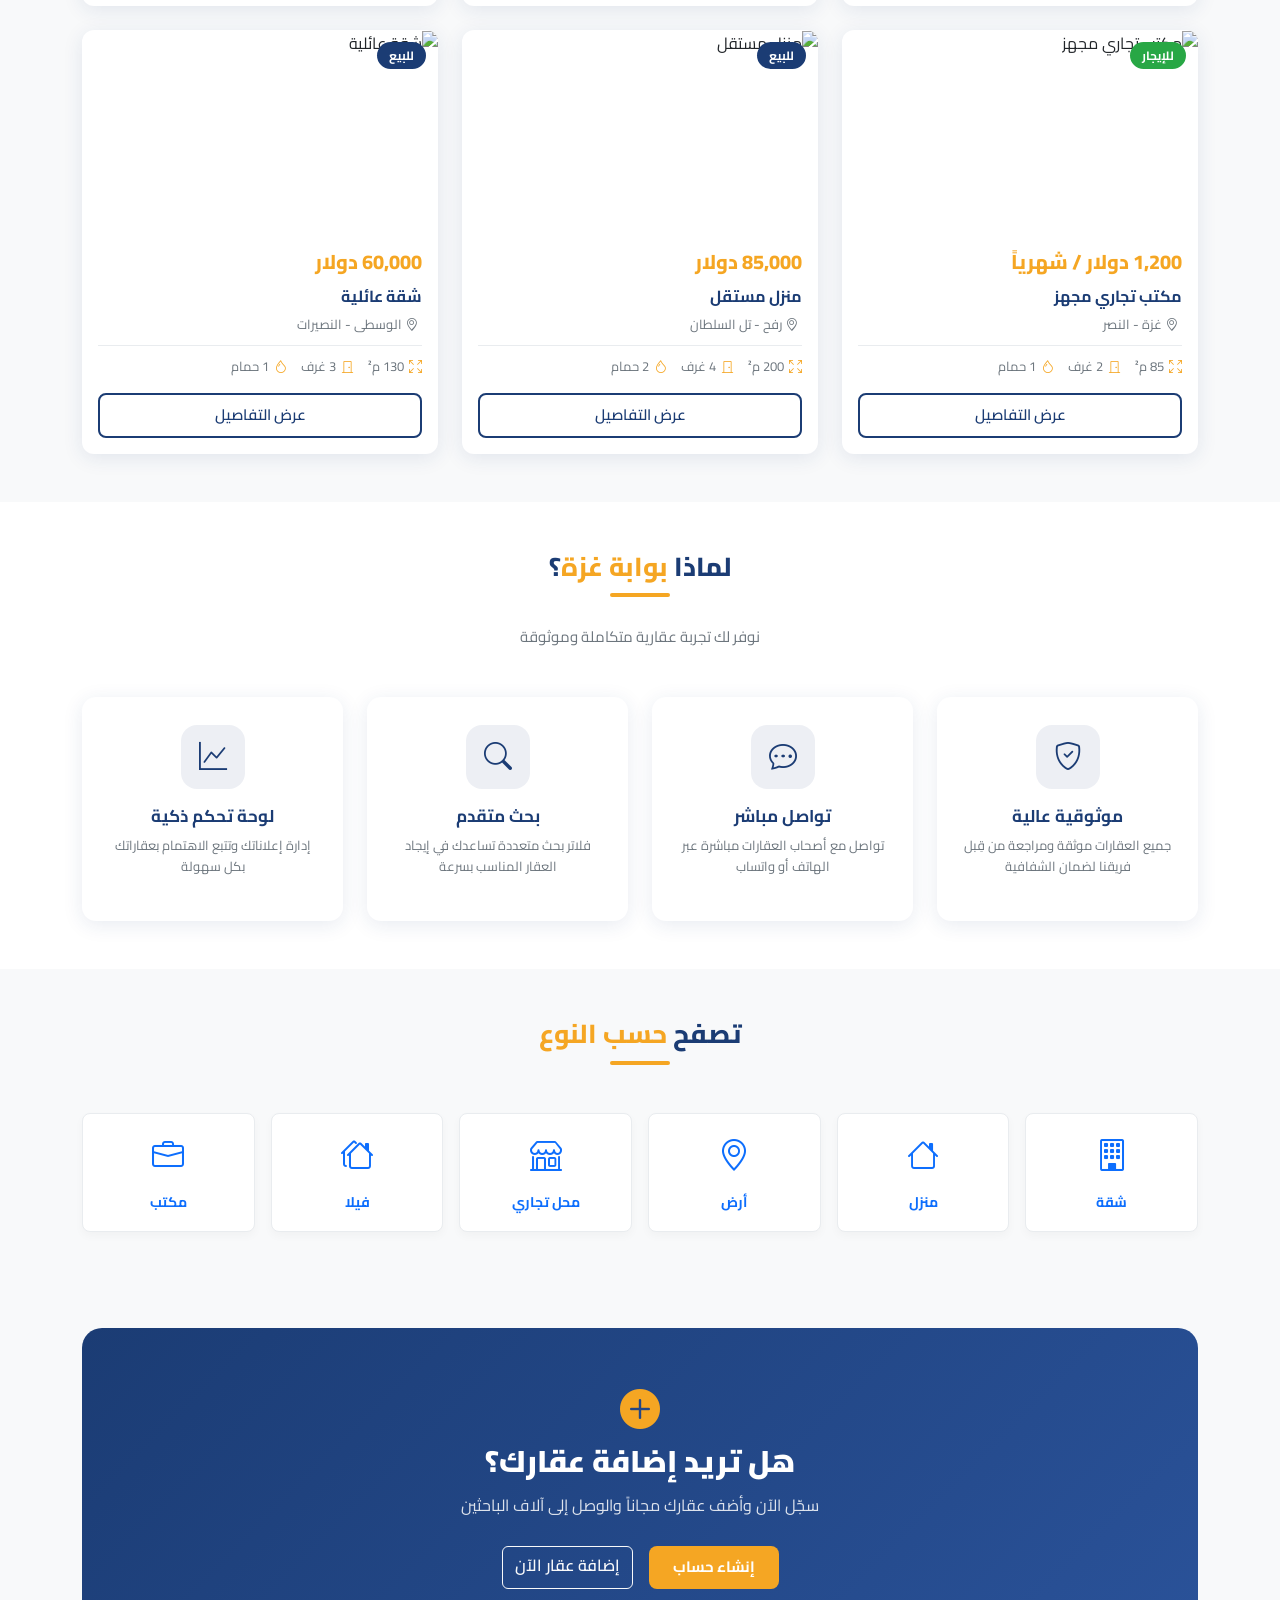
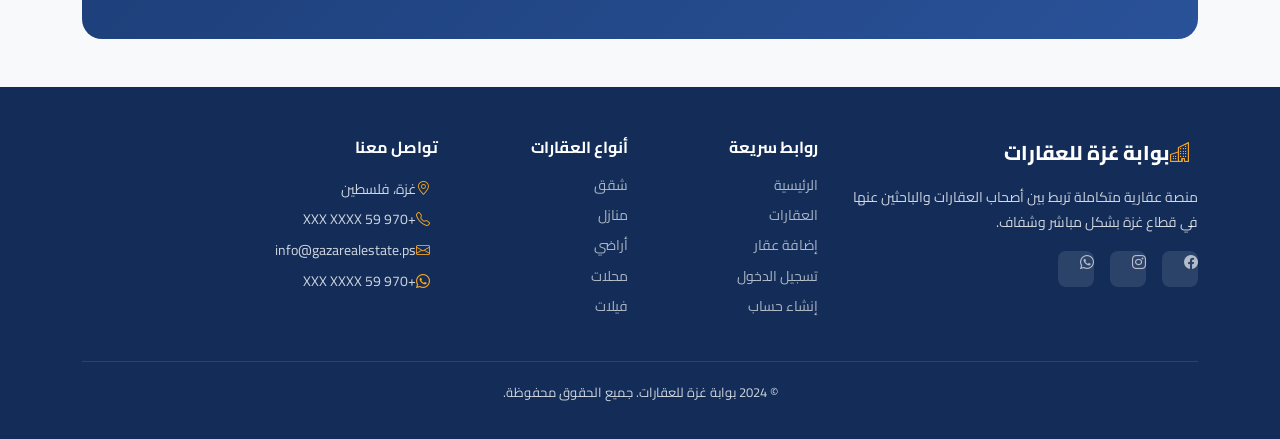
==== commit 34211211: "Fix responsive navbar, optimize mobile menu, and add about section" ====
--- a/index.html
+++ b/index.html
@@ -14,32 +14,38 @@
 </head>
 
 <body>
-  <!-- NAVBAR -->
-  <nav class="main-navbar d-flex align-items-center justify-content-between">
+  <nav class="main-navbar d-flex align-items-center justify-content-between px-3 py-2">
     <a href="index.html" class="navbar-brand text-decoration-none">
       <div class="brand-icon"><i class="bi bi-buildings text-white fs-5"></i></div>
       <span>بوابة <span class="brand-accent">غزة</span> للعقارات</span>
     </a>
+    
     <div class="d-none d-lg-flex align-items-center gap-1">
       <a href="index.html" class="nav-link-custom active">الرئيسية</a>
+      <a href="#about" class="nav-link-custom">عن المنصة</a>
       <a href="properties.html" class="nav-link-custom">العقارات</a>
       <a href="#features" class="nav-link-custom">المميزات</a>
-      <a href="#about" class="nav-link-custom">عن المنصة</a>
       <a href="#contact" class="nav-link-custom">تواصل معنا</a>
     </div>
+    
     <div class="d-flex align-items-center gap-2">
-      <a href="login.html" class="btn-outline-primary-custom btn btn-sm">تسجيل الدخول</a>
-      <a href="register.html" class="btn-accent btn btn-sm">إنشاء حساب</a>
-      <button class="btn d-lg-none" id="mobileMenuBtn"><i class="bi bi-list fs-4 text-primary"></i></button>
+      <a href="login.html" class="btn-outline-primary-custom btn btn-sm d-none d-lg-inline-block">تسجيل الدخول</a>
+      <a href="register.html" class="btn-accent btn btn-sm d-none d-lg-inline-block">إنشاء حساب</a>
+      
+      <button class="btn d-lg-none p-1" id="mobileMenuBtn" data-bs-toggle="collapse" data-bs-target="#mobileMenu" aria-expanded="false" aria-controls="mobileMenu">
+        <i class="bi bi-list fs-3 text-primary"></i>
+      </button>
     </div>
   </nav>
 
-  <!-- Mobile Menu -->
-  <div class="mobile-menu-custom d-lg-none" id="mobileMenu">
+  <div class="mobile-menu-custom collapse d-lg-none bg-white p-3 shadow-sm" id="mobileMenu">
     <a href="index.html" class="nav-link-custom d-block mb-2 active">الرئيسية</a>
     <a href="properties.html" class="nav-link-custom d-block mb-2">العقارات</a>
     <a href="#features" class="nav-link-custom d-block mb-2">المميزات</a>
-    <a href="login.html" class="nav-link-custom d-block mb-2">تسجيل الدخول</a>
+    <a href="#about" class="nav-link-custom d-block mb-2">عن المنصة</a>
+    <hr class="text-muted my-2">
+    <a href="login.html" class="btn-outline-primary-custom btn btn-sm w-100 mb-2 text-center">تسجيل الدخول</a>
+    <a href="register.html" class="btn-accent btn btn-sm w-100 text-center">إنشاء حساب</a>
   </div>
 
   <!-- HERO -->
@@ -83,22 +89,22 @@
                 <div class="col-12">
                   <select name="type" class="form-select" id="propTypeSelect">
                     <option value="">نوع العقار</option>
-                    <option>شقة</option>
-                    <option>منزل</option>
-                    <option>أرض</option>
-                    <option>محل تجاري</option>
-                    <option>مكتب</option>
-                    <option>فيلا</option>
+                    <option value="شقة">شقة</option>
+                    <option value="منزل">منزل</option>
+                    <option value="أرض">أرض</option>
+                    <option value="محل تجاري">محل تجاري</option>
+                    <option value="مكتب">مكتب</option>
+                    <option value="فيلا">فيلا</option>
                   </select>
                 </div>
                 <div class="col-6">
                   <select name="area" class="form-select">
                     <option value="">المنطقة</option>
-                    <option>الشمال</option>
-                    <option>غزة</option>
-                    <option>الوسطى</option>
-                    <option>خانيونس</option>
-                    <option>رفح</option>
+                    <option value="الشمال">الشمال</option>
+                    <option value="غزة">غزة</option>
+                    <option value="الوسطى">الوسطى</option>
+                    <option value="خانيونس">خانيونس</option>
+                    <option value="رفح">رفح</option>
                   </select>
                 </div>
                 <div class="col-6">
@@ -122,8 +128,53 @@
         </div>
       </div>
     </div>
-  </section>
-
+      <!-- ABOUT -->
+
+  </section>
+  <section id="about" class="py-5">
+    <div class="container">
+      <div class="row align-items-center g-5">
+        
+        <div class="col-lg-6">
+          <h2 class="section-title mb-3">عن <span>بوابة غزة للعقارات</span></h2>
+          <div class="section-divider mb-4"></div>
+          
+          <p class="text-secondary lh-lg mb-4">
+            تأسست "بوابة غزة للعقارات" لتكون المنصة الرقمية الموثوقة الأولى والوجهة الأساسية لكل من يبحث عن عقار أو يرغب في عرض عقاره للبيع، الإيجار، . 
+          </p>
+          <p class="text-secondary lh-lg mb-4">
+            هدفنا الأساسي هو تنظيم السوق العقاري المحلي وتسهيل عملية البحث على المواطنين من خلال توفير قاعدة بيانات متجددة، تتيح للمستخدمين التواصل المباشر مع أصحاب العقارات بكل شفافية وبدون أي عمولات أو وسيط.
+          </p>
+          
+          <div class="row g-3">
+            <div class="col-sm-6 d-flex align-items-center gap-2">
+              <i class="bi bi-check-circle-fill text-primary"></i>
+              <span class="fw-bold text-dark text-14">دعم كامل للمنتج المحلي</span>
+            </div>
+            <div class="col-sm-6 d-flex align-items-center gap-2">
+              <i class="bi bi-check-circle-fill text-primary"></i>
+              <span class="fw-bold text-dark text-14">بدون رسوم أو عمولات مخفية</span>
+            </div>
+            <div class="col-sm-6 d-flex align-items-center gap-2">
+              <i class="bi bi-check-circle-fill text-primary"></i>
+              <span class="fw-bold text-dark text-14">تحديثات يومية ومستمرة</span>
+            </div>
+            <div class="col-sm-6 d-flex align-items-center gap-2">
+              <i class="bi bi-check-circle-fill text-primary"></i>
+              <span class="fw-bold text-dark text-14">واجهات سهلة الاستخدام</span>
+            </div>
+          </div>
+        </div>
+        
+        <div class="col-lg-6 text-center">
+          <div class="position-relative">
+            <img src="https://images.unsplash.com/photo-1560518883-ce09059eeffa?auto=format&fit=crop&w=600&q=80" alt="عن بوابة غزة للعقارات" class="img-fluid rounded-4 shadow">
+          </div>
+        </div>
+
+      </div>
+    </div>
+  </section>
   <!-- FEATURED PROPERTIES -->
   <section class="py-5">
     <div class="container">
@@ -238,7 +289,7 @@
         <p>سجّل الآن وأضف عقارك مجاناً والوصل إلى آلاف الباحثين</p>
         <div class="d-flex gap-3 justify-content-center flex-wrap">
           <a href="register.html" class="btn-accent btn">إنشاء حساب </a>
-          <a href="dashboard/add-property.html" class="btn btn-outline-light font-cairo fw-600">إضافة عقار الآن</a>
+          <a href="login.html" class="btn btn-outline-light font-cairo fw-600">إضافة عقار الآن</a>
         </div>
       </div>
     </div>
--- a/assets/css/main.css
+++ b/assets/css/main.css
@@ -292,6 +292,18 @@
 .upload-zone { border: 2px dashed var(--mid-gray); border-radius: 12px; padding: 36px; text-align: center; cursor: pointer; transition: var(--transition); }
 .upload-zone:hover { border-color: var(--primary); background: rgba(27,60,116,0.03); }
 .upload-zone .upload-icon { font-size: 40px; color: var(--mid-gray); margin-bottom: 10px; }
+.hero-badge {
+  padding: 5%;
+  margin-top: 7% ;
+}
+/* تأكدي من وجود هذه الخصائص أو ما يشابهها في ملف الـ CSS الخارجي */
+.mobile-menu-custom {
+  display: none; /* مخفي افتراضياً على الجوال */
+}
+
+.mobile-menu-custom.show {
+  display: block !important; /* يظهر فوراً عند الضغط على الزر */
+}
 
 /* ===== PAGINATION ===== */
 .pagination-custom { display: flex; justify-content: center; gap: 6px; margin-top: 32px; }
@@ -518,8 +530,63 @@
 .footer-brand i {
   color: var(--accent) !important;
 }
-
-
-
-
-
+.page-breadcrumb { display: flex; align-items: center; flex-wrap: wrap; gap: 6px; font-size: 13px; margin-bottom: 20px; }
+  .page-breadcrumb a { color: var(--text-muted); transition: color .2s; }
+  .page-breadcrumb a:hover { color: var(--primary); }
+  .page-breadcrumb .sep { color: var(--mid-gray); }
+  .page-breadcrumb .current { color: var(--primary); font-weight: 700; }
+  .settings-card { background: var(--white); border-radius: var(--card-radius); box-shadow: var(--card-shadow); margin-bottom: 24px; overflow: hidden; transition: var(--transition); }
+  .settings-card:hover { box-shadow: 0 8px 28px rgba(27,60,116,0.12); }
+  .settings-card-header { padding: 18px 24px; border-bottom: 2px solid var(--light-gray); display: flex; align-items: center; gap: 14px; background: linear-gradient(135deg, rgba(27,60,116,0.04) 0%, rgba(245,166,35,0.06) 100%); }
+  .settings-card-header .icon-wrap { width: 44px; height: 44px; border-radius: 11px; display: flex; align-items: center; justify-content: center; font-size: 20px; flex-shrink: 0; }
+  .settings-card-header h5 { margin: 0; font-size: 17px; font-weight: 800; color: var(--primary); }
+  .settings-card-header p { margin: 2px 0 0; font-size: 12px; color: var(--text-muted); }
+  .settings-card-body { padding: 24px; }
+  .form-switch-custom { padding-right: 2.5em; }
+  .form-switch-custom .form-check-input { width: 2.8em; height: 1.4em; cursor: pointer; }
+  .form-switch-custom .form-check-input:checked { background-color: var(--primary); border-color: var(--primary); }
+  .form-switch-custom .form-check-label { font-weight: 600; font-size: 14px; cursor: pointer; }
+  .switch-desc { font-size: 12px; color: var(--text-muted); margin-top: 2px; margin-right: 2.5em; }
+  .logo-preview-box { width: 120px; height: 120px; border-radius: 14px; border: 2px dashed var(--mid-gray); display: flex; align-items: center; justify-content: center; overflow: hidden; background: var(--light); transition: var(--transition); }
+  .logo-preview-box img { width: 100%; height: 100%; object-fit: contain; }
+  .logo-preview-box.has-logo { border-style: solid; border-color: var(--primary); }
+  .color-preview-bar { height: 8px; border-radius: 4px; margin-top: 10px; background: linear-gradient(90deg, var(--primary) 0%, var(--accent) 100%); transition: background .3s; }
+  .settings-actions-bar { position: sticky; bottom: 0; background: var(--white); border-radius: var(--card-radius); box-shadow: 0 -4px 24px rgba(27,60,116,0.12); padding: 18px 24px; display: flex; flex-wrap: wrap; align-items: center; justify-content: space-between; gap: 12px; z-index: 10; margin-top: 8px; }
+  .session-item { display: flex; align-items: center; justify-content: space-between; padding: 14px 16px; border-radius: 10px; background: var(--light); margin-bottom: 10px; transition: var(--transition); }
+  .session-item:hover { background: #eef2f8; }
+  .session-item:last-child { margin-bottom: 0; }
+  .session-device { display: flex; align-items: center; gap: 12px; }
+  .session-device i { font-size: 22px; color: var(--primary); }
+  .toast-save { position: fixed; bottom: 24px; left: 24px; z-index: 2000; min-width: 280px;
+   }
+
+
+   .profile-hero { background: linear-gradient(135deg, var(--primary) 0%, var(--primary-light) 100%); border-radius: var(--card-radius); padding: 32px; color: #fff; position: relative; overflow: hidden; margin-bottom: 24px; box-shadow: var(--card-shadow); }
+   .profile-hero::before { content: ''; position: absolute; top: -40%; left: -10%; width: 300px; height: 300px; background: rgba(255,255,255,0.06); border-radius: 50%; }
+   .profile-hero::after { content: ''; position: absolute; bottom: -30%; right: -5%; width: 200px; height: 200px; background: rgba(245,166,35,0.12); border-radius: 50%; }
+   .profile-hero-inner { position: relative; z-index: 2; }
+   .profile-avatar-wrap { position: relative; width: 110px; height: 110px; flex-shrink: 0; }
+   .profile-avatar-wrap img { width: 110px; height: 110px; border-radius: 50%; object-fit: cover; border: 4px solid var(--accent); box-shadow: 0 4px 20px rgba(0,0,0,0.2); }
+   .profile-avatar-edit { position: absolute; bottom: 4px; left: 4px; width: 32px; height: 32px; border-radius: 50%; background: var(--accent); color: #fff; border: 2px solid #fff; display: flex; align-items: center; justify-content: center; cursor: pointer; font-size: 14px; transition: var(--transition); }
+   .profile-avatar-edit:hover { background: var(--accent-dark); transform: scale(1.08); }
+   .profile-verified { display: inline-flex; align-items: center; gap: 6px; background: rgba(40,167,69,0.25); color: #b8f0c8; padding: 4px 12px; border-radius: 20px; font-size: 12px; font-weight: 700; }
+   .profile-meta { display: flex; flex-wrap: wrap; gap: 16px; margin-top: 12px; font-size: 14px; opacity: 0.9; }
+   .profile-meta span { display: inline-flex; align-items: center; gap: 6px; }
+   .settings-tab-nav { display: flex; flex-wrap: wrap; gap: 8px; margin-bottom: 20px; border-bottom: 2px solid var(--light-gray); padding-bottom: 0; }
+   .settings-tab-btn { background: transparent; border: none; padding: 12px 20px; font-family: 'Cairo', sans-serif; font-weight: 700; font-size: 14px; color: var(--text-muted); border-radius: 10px 10px 0 0; cursor: pointer; transition: var(--transition); border-bottom: 3px solid transparent; margin-bottom: -2px; }
+   .settings-tab-btn:hover { color: var(--primary); background: rgba(27,60,116,0.05); }
+   .settings-tab-btn.active { color: var(--primary); border-bottom-color: var(--accent); background: rgba(27,60,116,0.06); }
+   .tab-panel { display: none; animation: fadeIn .3s ease; }
+   .tab-panel.active { display: block; }
+   @keyframes fadeIn { from { opacity: 0; transform: translateY(8px); } to { opacity: 1; transform: translateY(0); } }
+   .info-row { display: flex; justify-content: space-between; align-items: center; padding: 12px 0; border-bottom: 1px solid var(--light-gray); }
+   .info-row:last-child { border-bottom: none; }
+   .info-row .label { font-size: 13px; color: var(--text-muted); font-weight: 600; }
+   .info-row .value { font-size: 14px; font-weight: 700; color: var(--text-dark); }
+   .password-strength { height: 4px; border-radius: 2px; background: var(--light-gray); margin-top: 8px; overflow: hidden; }
+   .password-strength-bar { height: 100%; width: 0; border-radius: 2px; transition: width .3s, background .3s; }
+   .recent-property-row:hover { background: #f8f9ff; }
+
+
+
+
